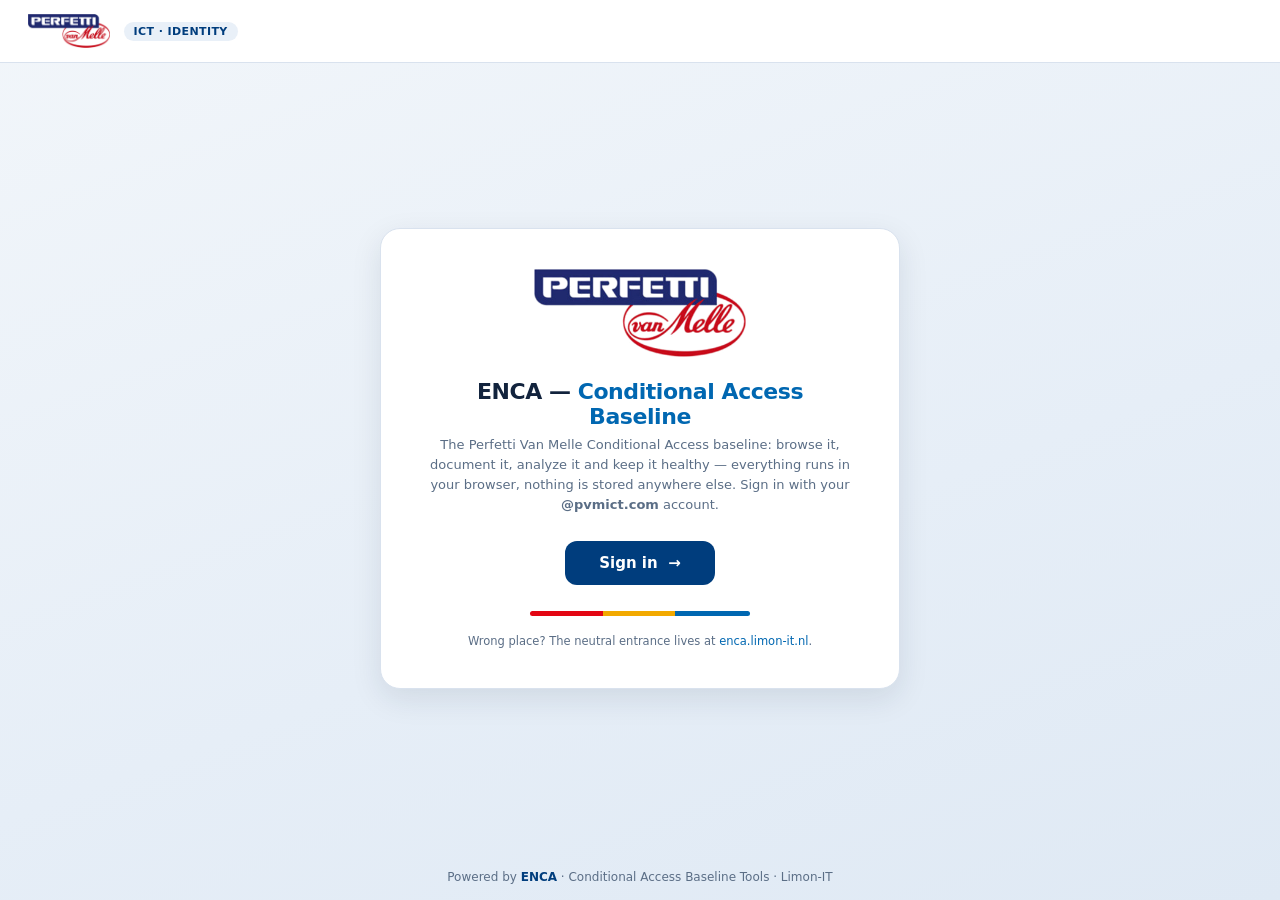
==== pvm/index.html @ 76ae9153 "PVM branding + official logo, /pvm front door, Protect panel reordered (builds 199-200)" ====
<!DOCTYPE html>
<!-- ====================================================================
  Perfetti Van Melle front door for ENCA — enca.limon-it.nl/pvm
  A static, self-contained landing page in the PVM look. It opens the app
  with ?brand=pvm so the sign-in screen and the whole session wear the
  Perfetti Van Melle chrome; signing in with an @pvmict.com account applies
  the same look even without this page. To rebrand: this page and
  assets/pvm/ carry everything PVM-specific; the app itself stays neutral.
===================================================================== -->
<html lang="en">
<head>
<meta charset="utf-8">
<meta name="viewport" content="width=device-width, initial-scale=1">
<title>ENCA · Conditional Access Baseline Tools · Perfetti Van Melle</title>
<link rel="icon" href="../assets/pvm/favicon.png">
<style>
  :root{
    --blue:#003d7d; --blue-deep:#12233d; --blue-mid:#0067b1;
    --gold:#f2a900; --red:#e30613;
    --ink:#12233d; --muted:#5b6e86; --bg:#f2f6fa; --surface:#ffffff; --border:#d9e2ee;
  }
  *{box-sizing:border-box;margin:0;padding:0}
  body{font-family:"Inter",system-ui,-apple-system,"Segoe UI",Roboto,Helvetica,Arial,sans-serif;
    background:linear-gradient(160deg,var(--bg) 0%,#e6eef7 60%,#dfe9f4 100%);color:var(--ink);
    min-height:100vh;display:flex;flex-direction:column}
  header{background:var(--surface);border-bottom:1px solid var(--border);padding:14px 28px;
    display:flex;align-items:center;gap:14px}
  header img{height:34px;width:auto}
  header .org{font-weight:800;font-size:18px;color:var(--blue)}
  header .chip{font-size:11px;font-weight:700;background:#e9f0f8;color:var(--blue);
    border-radius:999px;padding:3px 10px;letter-spacing:.4px}
  main{flex:1;display:flex;align-items:center;justify-content:center;padding:40px 20px}
  .card{background:var(--surface);border:1px solid var(--border);border-radius:20px;
    box-shadow:0 10px 30px rgba(18,35,61,.10);max-width:520px;width:100%;padding:40px 42px;text-align:center}
  .card img{height:88px;width:auto;max-width:100%;margin-bottom:18px}
  h1{font-size:22px;letter-spacing:-.02em;margin-bottom:6px}
  h1 span{color:var(--blue-mid)}
  .sub{font-size:13px;color:var(--muted);margin-bottom:26px;line-height:1.55}
  .btn{display:inline-block;background:var(--blue);color:#fff;border:0;border-radius:12px;
    padding:13px 34px;font-size:15px;font-weight:700;text-decoration:none;cursor:pointer;
    transition:background .15s, transform .1s}
  .btn:hover{background:var(--blue-mid);transform:translateY(-1px)}
  .stripe{height:5px;border-radius:3px;margin:26px auto 0;max-width:220px;
    background:linear-gradient(90deg,var(--red) 0 33%,var(--gold) 33% 66%,var(--blue-mid) 66% 100%)}
  .note{font-size:11.5px;color:var(--muted);margin-top:18px}
  .note a{color:var(--blue-mid);text-decoration:none}
  .note a:hover{text-decoration:underline}
  footer{padding:16px 28px;font-size:12px;color:var(--muted);text-align:center}
  footer b{color:var(--blue)}
</style>
</head>
<body>
<header>
  <img src="../assets/pvm/logo.png" alt="Perfetti Van Melle">
  <span class="org" style="display:none">Perfetti Van Melle</span>
  <span class="chip">ICT · IDENTITY</span>
</header>
<main>
  <div class="card">
    <img src="../assets/pvm/logo.png" alt="Perfetti Van Melle">
    <h1>ENCA — <span>Conditional Access Baseline</span></h1>
    <p class="sub">The Perfetti Van Melle Conditional Access baseline: browse it, document it,
      analyze it and keep it healthy — everything runs in your browser, nothing is stored anywhere else.
      Sign in with your <b>@pvmict.com</b> account.</p>
    <a class="btn" href="../?brand=pvm">Sign in&nbsp;&nbsp;→</a>
    <div class="stripe" aria-hidden="true"></div>
    <p class="note">Wrong place? The neutral entrance lives at <a href="../">enca.limon-it.nl</a>.</p>
  </div>
</main>
<footer>Powered by <b>ENCA</b> · Conditional Access Baseline Tools · Limon-IT</footer>
</body>
</html>
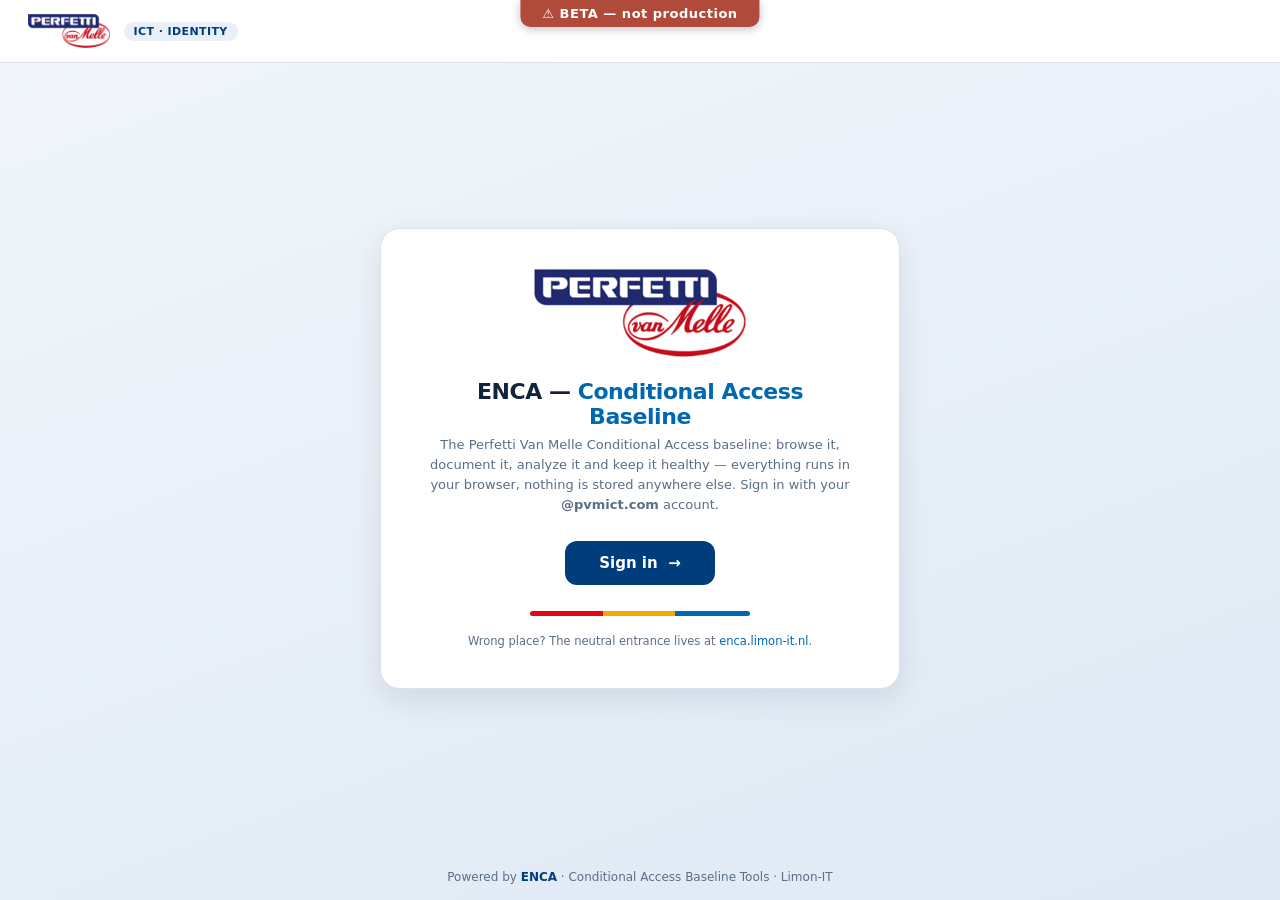
==== commit 41e4b2ee: "Beta banner centred in the top bar, also on the /pvm front door (build 215)" ====
--- a/pvm/index.html
+++ b/pvm/index.html
@@ -68,5 +68,19 @@
   </div>
 </main>
 <footer>Powered by <b>ENCA</b> · Conditional Access Baseline Tools · Limon-IT</footer>
+<script>
+  // Same rule as the app: any host that isn't production wears the banner.
+  (function () {
+    var prod = "enca.limon-it.nl";
+    if (location.hostname.toLowerCase() === prod) return;
+    var r = document.createElement("div");
+    r.textContent = "\u26A0 BETA \u2014 not production";
+    r.style.cssText = "position:fixed;top:0;left:50%;transform:translateX(-50%);z-index:9999;" +
+      "background:#b04a3a;color:#fff;font:800 13px/1 Inter,system-ui,sans-serif;padding:7px 22px;" +
+      "border-radius:0 0 10px 10px;letter-spacing:.5px;box-shadow:0 2px 10px rgba(0,0,0,.25);pointer-events:none;white-space:nowrap";
+    document.body.appendChild(r);
+    document.title = "[BETA] " + document.title;
+  })();
+</script>
 </body>
 </html>
